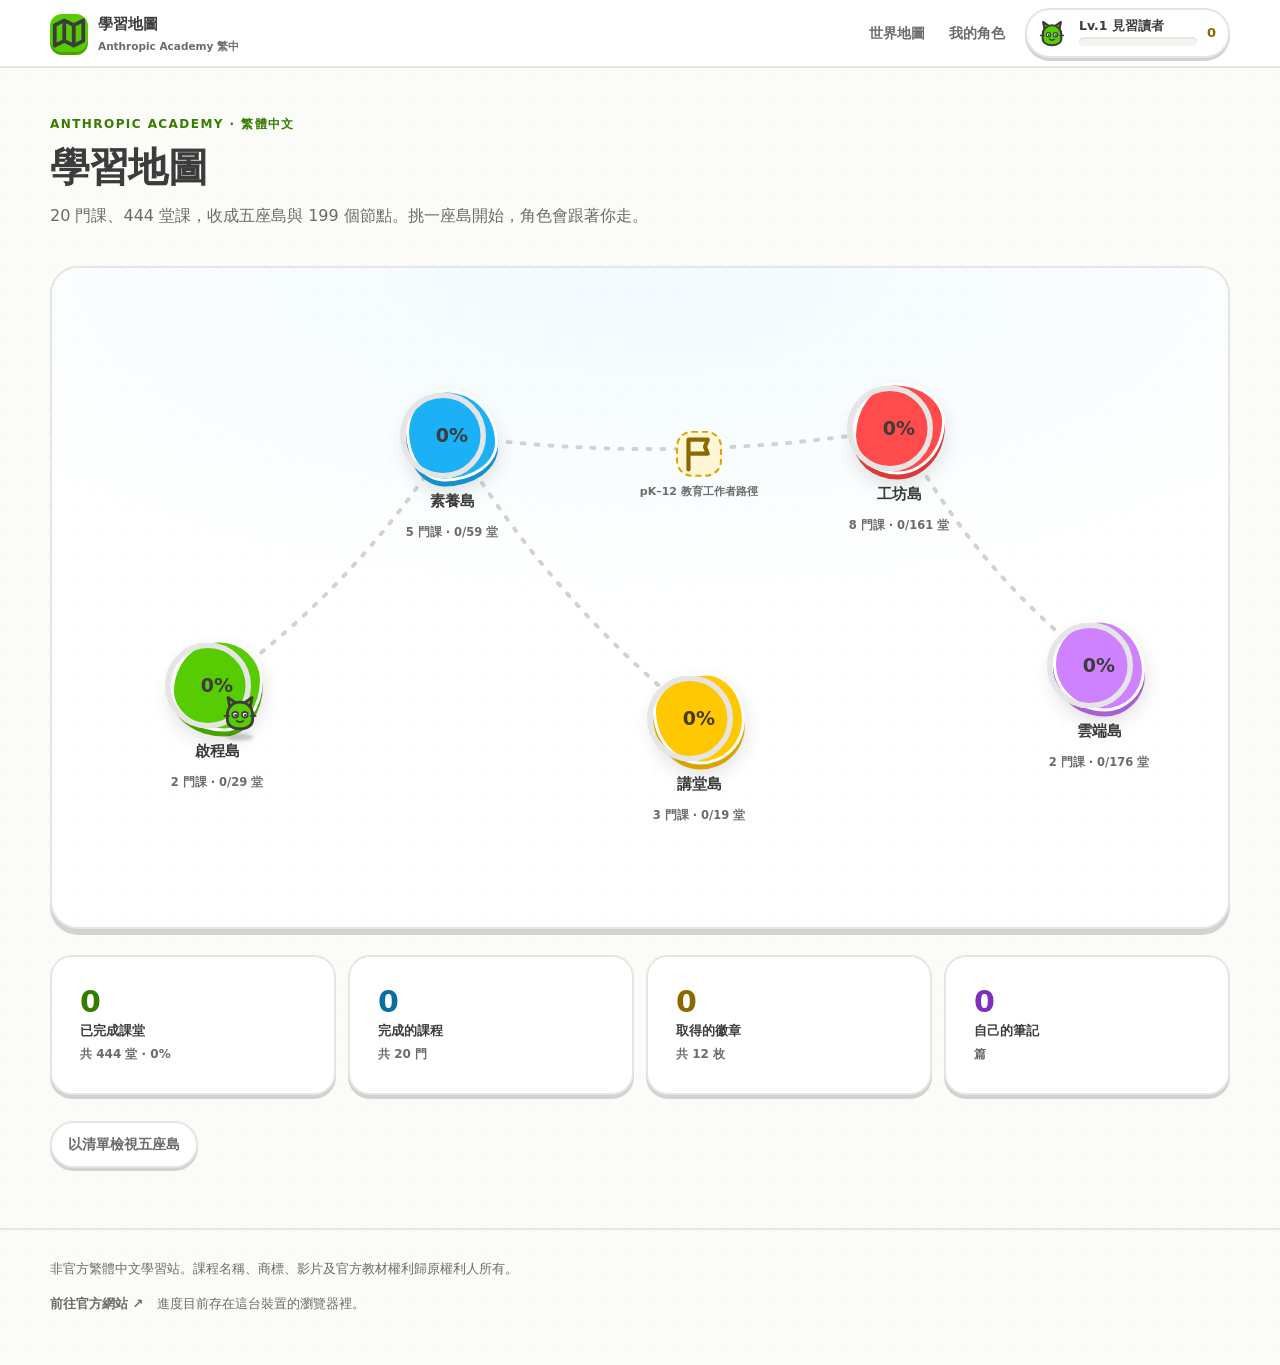
==== index.html @ 1c88b688 "Phase 1：遊戲化學習地圖（世界地圖 → 島嶼路徑 → 課堂卡片流） 把 Anthropic Academy 的 20 門課做成遊戲化的繁中學習系統。純靜態、 無建置流程、原生 ES module" ====
<!doctype html>
<html lang="zh-Hant">
<head>
  <meta charset="utf-8">
  <meta name="viewport" content="width=device-width, initial-scale=1">
  <title>學習地圖｜Anthropic Academy 繁中</title>
  <meta name="description" content="Anthropic Academy 全 20 門課的遊戲化繁體中文學習地圖：五座島、199 個節點，帶著自己的角色一路走完。">
  <link rel="icon" href="public/favicon.svg">
  <link rel="stylesheet" href="styles/tokens.css">
  <link rel="stylesheet" href="styles/base.css">
  <link rel="stylesheet" href="styles/ui.css">
  <link rel="stylesheet" href="styles/map.css">
</head>
<body>
  <a class="skip" href="#main">跳到主要內容</a>
  <header class="hud" id="hud"></header>

  <main id="main">
    <div class="wrap">
      <div class="page-head">
        <p class="eyebrow">Anthropic Academy · 繁體中文</p>
        <h1>學習地圖</h1>
        <p class="lead">20 門課、444 堂課，收成五座島與 199 個節點。挑一座島開始，角色會跟著你走。</p>
      </div>

      <!-- 繼續上一堂 -->
      <a class="card card--pad resume" id="resume" href="#" hidden></a>

      <!-- 世界地圖 -->
      <section aria-labelledby="world-h">
        <h2 id="world-h" class="sr-only">世界地圖</h2>
        <div id="world"></div>
        <p class="sr-only" id="world-help">五座島依建議順序排列：啟程島、素養島、講堂島、工坊島、雲端島。所有島隨時都可以進入。</p>
      </section>

      <!-- 進度總覽 -->
      <section class="stats" id="stats" aria-label="學習進度總覽"></section>

      <!-- 島嶼清單：地圖的無障礙替代版，也讓搜尋引擎讀得到 -->
      <details class="alt" id="alt">
        <summary>以清單檢視五座島</summary>
        <div id="alt-body"></div>
      </details>
    </div>
  </main>

  <footer class="foot" id="foot"></footer>

  <!-- 內容資料：classic script，掛 window 全域。
       刻意不載入 content/notes.js（401 KB）—— 地圖不需要逐課筆記內容，
       「哪些課有中文筆記」由 ACADEMY_VIDEO_ONLY 的補集就能判斷。 -->
  <script src="content/courses.js"></script>
  <script src="content/catalogs.js"></script>
  <script src="content/official.js"></script>
  <script src="content/route.js"></script>
  <script type="module" src="app/boot-index.js"></script>
</body>
</html>
---- styles/tokens.css ----
/*
 * styles/tokens.css — 設計變數
 *
 * 設計概念：「桌遊紙盒」。每個可互動的東西都是一顆實體遊戲棋子——
 * 有厚度、按下去會壓縮、放在一塊印刷過的紙板上。所以幾乎每個元件都有
 * 一個 --edge（底緣厚度）而不是傳統的柔和陰影。
 *
 * ⚠ 對比度規則（這組高彩度色最容易踩的坑）
 *   #58CC02 / #FFC800 / #1CB0F6 / #CE82FF 在白底上都遠低於 AA 的 4.5:1。
 *   → 彩色只用於「填色、邊框、進度條、圖示」
 *   → 文字一律用 --ink，彩底上的文字用白色
 *   → 真的需要彩色文字時，只能用下面 *-text 那一組（全部實測 ≥4.9:1）
 */

:root {
  color-scheme: light;

  /* ── 主色：填色用 ───────────────────────────────────────── */
  --green:        #58CC02;
  --green-edge:   #46A302;   /* 底緣：主色壓暗約 18% */
  --green-soft:   #E8FCD4;
  --green-text:   #367C00;   /* 5.2:1 on white */

  --blue:         #1CB0F6;
  --blue-edge:    #1490CC;
  --blue-soft:    #DDF4FF;
  --blue-text:    #0A6E9E;   /* 5.4:1 */

  --gold:         #FFC800;
  --gold-edge:    #D9A400;
  --gold-soft:    #FFF6D6;
  --gold-text:    #8A6A00;   /* 4.9:1 */

  --coral:        #FF4B4B;
  --coral-edge:   #D93B3B;
  --coral-soft:   #FFE6E6;
  --coral-text:   #D62828;   /* 5.0:1 */

  --purple:       #CE82FF;
  --purple-edge:  #A85FD6;
  --purple-soft:  #F5E9FF;
  --purple-text:  #7B2FBE;   /* 7.1:1 */

  /* ── 彩底上的前景色 ────────────────────────────────────────
     全站規則：**彩底上的文字與圖示一律用深色，不用白色。**
     白字在這組高彩度色上全部不合格（白 on #58CC02 只有 2.09:1），
     而深墨反而過關（--ink on #58CC02 = 5.1:1、on #1CB0F6 = 4.5:1）。
     只有下面兩個「刻意壓暗」的填色才配白字。 */
  --on-tint:      var(--ink);   /* 綠／藍底上的文字 */
  --on-gold:      #4A3800;      /* 金底上的文字，7.3:1 */
  --coral-btn:    #E03131;      /* 壓暗的珊瑚，配白字 4.6:1 */
  --purple-btn:   #9B4DD6;      /* 壓暗的紫，配白字 4.7:1 */

  /* ── 中性 ──────────────────────────────────────────────── */
  --ink:          #3C3C3C;   /* 11.0:1 — 所有正文 */
  --ink-soft:     #6B6B6B;   /* 5.1:1 — 次要文字，仍過 AA */
  /* 只用於裝飾與 disabled 控制項（WCAG 1.4.3 對停用元件有豁免）。
     絕對不要拿來畫承載資訊的文字或圖示——它在白底上只有約 2:1。
     承載資訊的次要文字一律用 --ink-soft。 */
  --ink-faint:    #AFAFAF;
  --line:         #E5E5E5;
  --line-edge:    #D2D2D2;
  --bg:           #FFFFFF;
  --bg-board:     #FBFBF8;   /* 紙板底，比純白暖一點 */
  --bg-sunk:      #F4F4F1;

  /* ── 形狀 ──────────────────────────────────────────────── */
  --r-sm:   10px;
  --r:      16px;
  --r-lg:   22px;
  --r-xl:   28px;
  --r-pill: 999px;

  --edge:      4px;   /* 標準底緣厚度 */
  --edge-thin: 3px;
  --edge-thick:6px;

  --bw: 2px;          /* 描邊寬度 */

  /* ── 尺寸 ──────────────────────────────────────────────── */
  --node:      56px;
  --node-sm:   48px;
  --avatar:    46px;
  --tap:       44px;  /* 最小觸控目標 */

  /* ── 動態 ──────────────────────────────────────────────── */
  --t-fast:   120ms;
  --t:        200ms;
  --t-slow:   380ms;
  --ease:     cubic-bezier(.2, .8, .3, 1);
  --ease-pop: cubic-bezier(.34, 1.56, .64, 1);   /* 帶一點 overshoot */

  /* ── 層級 ──────────────────────────────────────────────── */
  --z-board:  1;
  --z-node:   2;
  --z-avatar: 3;
  --z-hud:    20;
  --z-sheet:  40;
  --z-toast:  60;

  /* ── 字體 ──────────────────────────────────────────────
     CJK 網頁字體動輒好幾 MB，這個站堅持零外部請求，所以走系統堆疊。
     識別度靠字重、字距與數字處理，不靠字體本身。 */
  --font: "Noto Sans TC", "PingFang TC", "Microsoft JhengHei",
          "Hiragino Sans GB", system-ui, sans-serif;
  /* 數字是這個遊戲的語言（XP、等級、x/y），給它等寬與獨立字級 */
  --font-num: ui-rounded, "SF Pro Rounded", "Segoe UI Variable Display",
              var(--font);
}

/* 紙板底紋：內嵌 data-URI，約 190 bytes，不產生任何網路請求。
   一個 24px 的點陣，透明度極低——存在感要到「幾乎看不到」的程度。 */
:root {
  --grain: url("data:image/svg+xml,%3Csvg xmlns='http://www.w3.org/2000/svg' width='24' height='24'%3E%3Ccircle cx='2' cy='2' r='1' fill='%23000' opacity='.035'/%3E%3C/svg%3E");
}
---- styles/base.css ----
/* styles/base.css — 重置與基礎排版 */

*, *::before, *::after { box-sizing: border-box; }

[hidden] { display: none !important; }

html {
  -webkit-text-size-adjust: 100%;
  scroll-behavior: smooth;
}

body {
  margin: 0;
  min-height: 100dvh;
  color: var(--ink);
  background: var(--bg-board);
  background-image: var(--grain);
  font-family: var(--font);
  font-size: 16px;
  line-height: 1.7;
  /* 遊戲介面裡誤選文字很煩，但內容區必須可選 —— 見 .selectable */
  -webkit-tap-highlight-color: transparent;
}

/* 所有數字一律等寬，否則 XP 跳動時版面會抖 */
body { font-variant-numeric: tabular-nums; }

h1, h2, h3, h4 {
  margin: 0;
  font-weight: 900;
  line-height: 1.25;
  letter-spacing: -0.02em;
}
h1 { font-size: clamp(28px, 5vw, 40px); }
h2 { font-size: clamp(22px, 3.4vw, 28px); }
h3 { font-size: 18px; }

p { margin: 0; }

a { color: inherit; text-decoration: none; }

button { font: inherit; color: inherit; }

ol, ul { margin: 0; padding: 0; list-style: none; }

img, svg { display: block; max-width: 100%; }

textarea { font: inherit; }

/* 內容文字要能選取複製 */
.selectable { user-select: text; }

/* 螢幕閱讀器專用 */
.sr-only {
  position: absolute;
  width: 1px; height: 1px;
  margin: -1px; padding: 0;
  overflow: hidden;
  clip-path: inset(50%);
  white-space: nowrap;
  border: 0;
}

/* 鍵盤焦點：一定要看得見，而且要在彩色底上也看得見。
   用雙層 outline（深色內圈 + 白色外圈）確保任何背景都有對比。 */
:focus-visible {
  outline: 3px solid var(--ink);
  outline-offset: 2px;
  border-radius: var(--r-sm);
}
.on-color:focus-visible {
  outline-color: #fff;
  box-shadow: 0 0 0 6px rgba(0, 0, 0, .35);
}

/* 跳到主要內容 */
.skip {
  position: fixed;
  top: 8px; left: 8px;
  z-index: var(--z-toast);
  padding: 10px 16px;
  border-radius: var(--r-sm);
  background: var(--ink);
  color: #fff;
  font-weight: 800;
  transform: translateY(-200%);
}
.skip:focus { transform: none; }

/* ── 減少動態效果 ────────────────────────────────────────────
   一個區塊關掉全部動態。所有資訊都另有非動態的表達方式
   （走過的路段同時是實線且較粗、完成的節點有勾、建議節點有金色外圈），
   所以關掉動畫不會失去任何訊息。 */
@media (prefers-reduced-motion: reduce) {
  html { scroll-behavior: auto; }
  *, *::before, *::after {
    animation-duration: 0.001ms !important;
    animation-iteration-count: 1 !important;
    transition-duration: 0.001ms !important;
  }
}
---- styles/ui.css ----
/*
 * styles/ui.css — 元件
 *
 * 貫穿整個站的一個規則：可互動的東西有「底緣」（box-shadow: 0 Npx 0 深色），
 * 按下去時往下位移、底緣縮到 1px。這讓每個按鈕、節點、卡片都像一顆實體棋子。
 */

/* ═══ 按鈕 ═══════════════════════════════════════════════════ */
.btn {
  --bt: var(--green);
  --be: var(--green-edge);
  position: relative;
  display: inline-flex;
  align-items: center;
  justify-content: center;
  gap: 8px;
  min-height: var(--tap);
  padding: 12px 22px;
  border: 0;
  border-radius: var(--r);
  background: var(--bt);
  /* 深墨而非白字：白字在 #58CC02 / #1CB0F6 上都不到 AA 的 4.5:1（見 tokens.css）*/
  color: var(--on-tint);
  font-weight: 900;
  font-size: 15px;
  letter-spacing: .02em;
  cursor: pointer;
  box-shadow: 0 var(--edge) 0 var(--be);
  transition: transform var(--t-fast) var(--ease),
              box-shadow var(--t-fast) var(--ease),
              filter var(--t-fast) linear;
}
.btn:hover  { filter: brightness(1.07); }
.btn:active { transform: translateY(calc(var(--edge) - 1px)); box-shadow: 0 1px 0 var(--be); }
.btn[disabled] {
  --bt: var(--bg-sunk); --be: var(--line-edge);
  color: var(--ink-faint);
  cursor: not-allowed;
  filter: none;
}
.btn[disabled]:active { transform: none; box-shadow: 0 var(--edge) 0 var(--be); }

.btn--blue   { --bt: var(--blue);       --be: var(--blue-edge); }
.btn--gold   { --bt: var(--gold);       --be: var(--gold-edge);   color: var(--on-gold); }
/* 珊瑚與紫用壓暗版填色，這樣才配得上白字 */
.btn--coral  { --bt: var(--coral-btn);  --be: #B02525;  color: #fff; }
.btn--purple { --bt: var(--purple-btn); --be: #7B35B0;  color: #fff; }
.btn--ghost  {
  --bt: var(--bg); --be: var(--line-edge);
  color: var(--ink);
  border: var(--bw) solid var(--line);
  padding: 10px 20px;
}
.btn--lg  { padding: 16px 30px; font-size: 17px; --edge: var(--edge-thick); }
.btn--sm  { min-height: 36px; padding: 8px 14px; font-size: 13px; --edge: var(--edge-thin); }
.btn--block { width: 100%; }

/* ═══ 卡片 ═══════════════════════════════════════════════════ */
.card {
  border: var(--bw) solid var(--line);
  border-radius: var(--r-lg);
  background: var(--bg);
  box-shadow: 0 var(--edge) 0 var(--line-edge);
}
.card--pad { padding: clamp(18px, 3vw, 28px); }
.card--tint { border-color: currentColor; }

/* 可點的卡片：hover 抬起、active 壓下 */
a.card, button.card { display: block; text-align: left; cursor: pointer; width: 100%;
  transition: transform var(--t) var(--ease), box-shadow var(--t) var(--ease); }
a.card:hover, button.card:hover { transform: translateY(-2px); box-shadow: 0 6px 0 var(--line-edge); }
a.card:active, button.card:active { transform: translateY(2px); box-shadow: 0 1px 0 var(--line-edge); }

/* ═══ 藥丸標籤 ═══════════════════════════════════════════════ */
.pill {
  display: inline-flex;
  align-items: center;
  gap: 5px;
  padding: 4px 11px;
  border-radius: var(--r-pill);
  background: var(--bg-sunk);
  color: var(--ink-soft);
  font-size: 12px;
  font-weight: 800;
  white-space: nowrap;
}
.pill--green  { background: var(--green-soft);  color: var(--green-text); }
.pill--blue   { background: var(--blue-soft);   color: var(--blue-text); }
.pill--gold   { background: var(--gold-soft);   color: var(--gold-text); }
.pill--coral  { background: var(--coral-soft);  color: var(--coral-text); }
.pill--purple { background: var(--purple-soft); color: var(--purple-text); }

/* ═══ HUD（每頁頂端的狀態列）══════════════════════════════════ */
.hud {
  position: sticky;
  top: 0;
  z-index: var(--z-hud);
  border-bottom: var(--bw) solid var(--line);
  background: rgba(255, 255, 255, .93);
  backdrop-filter: blur(12px);
}
.hud-in {
  width: min(1180px, 100% - 32px);
  margin-inline: auto;
  min-height: 66px;
  display: flex;
  align-items: center;
  gap: 16px;
}
.hud-brand { display: inline-flex; align-items: center; gap: 10px; font-weight: 900; }
.hud-brand .logo {
  width: 38px; height: 38px;
  display: grid; place-items: center;
  border-radius: 12px;
  background: var(--green);
  box-shadow: 0 var(--edge-thin) 0 var(--green-edge);
  color: var(--on-tint);
}
.hud-brand b { font-size: 15px; letter-spacing: -.01em; }
.hud-brand small { display: block; color: var(--ink-soft); font-size: 10.5px; font-weight: 700; }
.hud-spacer { flex: 1 1 auto; }

.hud-stat { display: inline-flex; align-items: center; gap: 7px; font-weight: 900; font-size: 14px; }
.hud-stat .ico { width: 20px; height: 20px; }
.hud-stat--xp   { color: var(--gold-text); }
.hud-stat--lv   { color: var(--purple-text); }

.hud a.hud-link { color: var(--ink-soft); font-size: 13.5px; font-weight: 800; padding: 8px 4px; }
.hud a.hud-link:hover { color: var(--green-text); }

/* 我的角色（HUD 右側）*/
.hud-me {
  display: inline-flex;
  align-items: center;
  gap: 10px;
  padding: 6px 12px 6px 8px;
  border: var(--bw) solid var(--line);
  border-radius: var(--r-pill);
  background: var(--bg);
  box-shadow: 0 var(--edge-thin) 0 var(--line-edge);
  transition: transform var(--t) var(--ease), box-shadow var(--t) var(--ease);
}
.hud-me:hover  { transform: translateY(-2px); box-shadow: 0 5px 0 var(--line-edge); }
.hud-me:active { transform: translateY(2px); box-shadow: 0 1px 0 var(--line-edge); }
.hud-me-av { width: 34px; height: 34px; flex: 0 0 auto; }
.hud-me-txt { display: grid; gap: 4px; min-width: 118px; }
.hud-me-txt b { font-size: 12.5px; font-weight: 900; line-height: 1; }
.hud-me-txt .xpbar { height: 9px; }
.hud-me-xp {
  font-family: var(--font-num);
  font-size: 13px;
  font-weight: 900;
  color: var(--gold-text);
}

@media (max-width: 760px) {
  .hud-brand small { display: none; }
  .hud a.hud-link { display: none; }
  .hud-in { gap: 10px; }
  .hud-me-txt { min-width: 0; }
  .hud-me-txt .xpbar { display: none; }
  .hud-me-xp { display: none; }
}

/* ═══ XP 進度條 ══════════════════════════════════════════════ */
.xpbar {
  position: relative;
  height: 14px;
  border-radius: var(--r-pill);
  background: var(--bg-sunk);
  box-shadow: inset 0 2px 0 rgba(0, 0, 0, .06);
  overflow: hidden;
}
.xpbar > i {
  display: block;
  height: 100%;
  width: var(--pct, 0%);
  border-radius: var(--r-pill);
  background: linear-gradient(180deg, #FFD84D, var(--gold));
  transition: width var(--t-slow) var(--ease);
}
/* 條上的高光，讓它看起來是有厚度的塑膠 */
.xpbar > i::after {
  content: '';
  position: absolute;
  inset: 2px auto auto 3px;
  height: 3px; width: calc(var(--pct, 0%) - 8px);
  border-radius: var(--r-pill);
  background: rgba(255, 255, 255, .55);
}

/* ═══ 進度環（SVG，由 JS 設定 --dash）═════════════════════════ */
.ring { display: block; transform: rotate(-90deg); }
.ring circle { fill: none; stroke-linecap: round; }
.ring .trk { stroke: var(--line); }
.ring .val { stroke: currentColor; transition: stroke-dashoffset var(--t-slow) var(--ease); }

/* ═══ 徽章貼紙 ═══════════════════════════════════════════════
   刻意做成貼紙：白色外圈、輕微旋轉、投影。已解鎖的才有顏色。 */
.sticker {
  position: relative;
  width: 78px;
  display: grid;
  justify-items: center;
  gap: 6px;
  text-align: center;
}
.sticker .disc {
  width: 62px; height: 62px;
  display: grid; place-items: center;
  border-radius: 18px;
  border: 3px solid #fff;
  background: var(--gold);
  color: var(--on-gold);
  box-shadow: 0 3px 0 var(--gold-edge), 0 6px 12px rgba(0, 0, 0, .13);
  transform: rotate(-3deg);
  transition: transform var(--t) var(--ease-pop);
}
.sticker:nth-child(even) .disc { transform: rotate(3deg); }
.sticker:hover .disc { transform: rotate(0) scale(1.06); }
.sticker b { font-size: 11.5px; font-weight: 900; line-height: 1.3; }
.sticker[data-locked="1"] .disc {
  background: var(--bg-sunk);
  color: var(--ink-soft);
  box-shadow: 0 3px 0 var(--line-edge);
}
.sticker[data-locked="1"] b { color: var(--ink-soft); }

/* ═══ Toast（+XP、升等、解鎖）═════════════════════════════════ */
.toasts {
  position: fixed;
  left: 50%; bottom: 24px;
  z-index: var(--z-toast);
  display: grid;
  gap: 8px;
  justify-items: center;
  transform: translateX(-50%);
  pointer-events: none;
}
.toast {
  display: inline-flex;
  align-items: center;
  gap: 9px;
  padding: 12px 20px;
  border-radius: var(--r-pill);
  background: var(--ink);
  color: #fff;
  font-weight: 900;
  font-size: 14.5px;
  box-shadow: 0 6px 20px rgba(0, 0, 0, .28);
  animation: toast-in var(--t-slow) var(--ease-pop) both;
}
.toast--xp    { background: var(--gold);       color: var(--on-gold); }
.toast--level { background: var(--purple-btn); color: #fff; }
.toast--badge { background: var(--blue);       color: var(--on-tint); }
@keyframes toast-in {
  from { opacity: 0; transform: translateY(14px) scale(.94); }
  to   { opacity: 1; transform: none; }
}
.toast.out { animation: toast-out var(--t) var(--ease) both; }
@keyframes toast-out { to { opacity: 0; transform: translateY(-8px); } }

/* ═══ 頁面外框 ═══════════════════════════════════════════════ */
.wrap { width: min(1180px, 100% - 32px); margin-inline: auto; }
.wrap--narrow { width: min(760px, 100% - 32px); }
.stack { display: grid; gap: 16px; }
.stack--lg { gap: 26px; }
.row { display: flex; align-items: center; gap: 10px; flex-wrap: wrap; }

.page-head { padding: clamp(26px, 5vw, 46px) 0 clamp(18px, 3vw, 26px); }
.page-head .eyebrow {
  color: var(--green-text);
  font-size: 12px;
  font-weight: 900;
  letter-spacing: .12em;
  text-transform: uppercase;
  margin-bottom: 8px;
}
.page-head .lead { margin-top: 10px; color: var(--ink-soft); font-size: 16px; }

.crumb {
  display: inline-flex; align-items: center; gap: 6px;
  color: var(--ink-soft); font-size: 13px; font-weight: 800;
  padding: 6px 0;
}
.crumb:hover { color: var(--green-text); }

footer.foot {
  margin-top: 60px;
  padding: 28px 0 44px;
  border-top: var(--bw) solid var(--line);
  color: var(--ink-soft);
  font-size: 12.5px;
}

/* ═══ 課堂卡片流 ═════════════════════════════════════════════ */
.flow { display: grid; gap: 18px; }

/* 分段進度：一格一張卡 */
.steps { display: flex; gap: 5px; }
.steps > i {
  flex: 1 1 0;
  height: 9px;
  border-radius: var(--r-pill);
  background: var(--bg-sunk);
  box-shadow: inset 0 1px 0 rgba(0, 0, 0, .06);
  transition: background var(--t) var(--ease);
}
.steps > i[data-on="1"]  { background: var(--green); }
.steps > i[data-now="1"] { background: var(--gold); }

.flow-meta { display: flex; align-items: baseline; justify-content: space-between; gap: 12px; }
.flow-meta .kind { color: var(--blue-text); font-size: 12.5px; font-weight: 900; letter-spacing: .06em; }
.flow-meta .count { color: var(--ink-soft); font-size: 13px; font-weight: 800; }

/* 卡面 */
.face {
  min-height: 320px;
  display: grid;
  align-content: start;
  gap: 14px;
  padding: clamp(22px, 4vw, 36px);
  border: var(--bw) solid var(--line);
  border-radius: var(--r-xl);
  background: var(--bg);
  box-shadow: 0 var(--edge-thick) 0 var(--line-edge);
}
.face h2 { font-size: clamp(21px, 3.2vw, 27px); }
.face p  { color: var(--ink); font-size: clamp(15px, 2vw, 16.5px); line-height: 1.85; }
.face.in { animation: face-in var(--t-slow) var(--ease) both; }
@keyframes face-in {
  from { opacity: 0; transform: translateX(var(--from, 16px)); }
  to   { opacity: 1; transform: none; }
}

/* 卡面裡的有序流程 */
.flowlist { display: grid; gap: 10px; counter-reset: fl; }
.flowlist li {
  position: relative;
  padding: 13px 16px 13px 50px;
  border: var(--bw) solid var(--line);
  border-radius: var(--r);
  background: var(--bg-board);
  font-size: 15px;
}
.flowlist li::before {
  counter-increment: fl;
  content: counter(fl);
  position: absolute;
  left: 13px; top: 12px;
  width: 25px; height: 25px;
  display: grid; place-items: center;
  border-radius: 50%;
  background: var(--blue);
  color: var(--on-tint);
  font-family: var(--font-num);
  font-size: 12.5px;
  font-weight: 900;
}

/* 誤區清單 */
.warnlist { display: grid; gap: 10px; }
.warnlist li {
  position: relative;
  padding: 13px 16px 13px 46px;
  border: var(--bw) solid var(--coral-soft);
  border-radius: var(--r);
  background: var(--coral-soft);
  color: #6B2222;
  font-size: 15px;
}
.warnlist li::before {
  content: '!';
  position: absolute;
  left: 14px; top: 12px;
  width: 22px; height: 22px;
  display: grid; place-items: center;
  border-radius: 50%;
  background: var(--coral-btn);
  color: #fff;
  font-weight: 900;
  font-size: 13px;
}

/* 例子卡：換底色，讓「這是具體例子」一眼就看得出來 */
.face--example { background: var(--blue-soft); border-color: #BCE7FB; }
.face--example p { color: #14435C; }

.flow-nav { display: flex; align-items: center; justify-content: space-between; gap: 12px; }

/* ═══ 課堂頁零件 ═════════════════════════════════════════════ */
.crumb-sep { color: var(--ink-soft); font-weight: 900; }
.lesson-en { margin-top: 8px; color: var(--blue-text); font-size: 14px; font-weight: 800; }
.lesson-meta { margin-top: 8px; color: var(--ink-soft); font-size: 12.5px; font-weight: 800; }

.done-strip {
  display: flex;
  align-items: center;
  gap: 10px;
  margin: 18px 0 0;
  padding: 13px 16px;
  border: var(--bw) solid var(--green);
  border-radius: var(--r);
  background: var(--green-soft);
  color: var(--green-text);
  font-size: 14px;
  font-weight: 900;
}
.done-strip > button { margin-left: auto; }

.selfreport { display: grid; gap: 10px; justify-items: start; margin-top: 20px; }

.official-row {
  display: flex;
  align-items: center;
  gap: 14px;
  flex-wrap: wrap;
  margin-top: 18px;
}
.official-note { color: var(--ink-soft); font-size: 12px; font-weight: 700; }

.pager { display: grid; grid-template-columns: 1fr 1fr; gap: 12px; margin-top: 22px; }
.pg {
  min-height: 84px;
  display: flex;
  flex-direction: column;
  justify-content: center;
  gap: 4px;
  padding: 15px 18px;
  border: var(--bw) solid var(--line);
  border-radius: var(--r);
  background: var(--bg);
  box-shadow: 0 var(--edge-thin) 0 var(--line-edge);
}
a.pg:hover { border-color: var(--green); background: var(--green-soft); }
a.pg:active { transform: translateY(2px); box-shadow: 0 1px 0 var(--line-edge); }
.pg-dir { color: var(--ink-soft); font-size: 11.5px; font-weight: 900; }
.pg b { font-size: 14.5px; line-height: 1.35; }
.pg-next { text-align: right; align-items: flex-end; }
.pg-empty { visibility: hidden; }
@media (max-width: 650px) {
  .pager { grid-template-columns: 1fr; }
  .pg-next { text-align: left; align-items: flex-start; }
  .pg-empty { display: none; }
}

/* ═══ 我的筆記 ═══════════════════════════════════════════════ */
.note { display: grid; gap: 10px; }
.note-head { display: flex; align-items: center; justify-content: space-between; gap: 10px; }
.note-head h3 { font-size: 16px; }
.note textarea {
  width: 100%;
  min-height: 130px;
  padding: 14px 16px;
  border: var(--bw) solid var(--line);
  border-radius: var(--r);
  background: var(--bg);
  color: var(--ink);
  font-size: 15px;
  line-height: 1.8;
  resize: vertical;
  outline: none;
}
.note textarea:focus { border-color: var(--blue); box-shadow: 0 0 0 4px var(--blue-soft); }
.note-status { color: var(--ink-soft); font-size: 12.5px; font-weight: 800; min-height: 18px; }
.note-status[data-state="saved"]  { color: var(--green-text); }
.note-status[data-state="typing"] { color: var(--ink-soft); }

/* ═══ 繼續上一堂 ═════════════════════════════════════════════ */
.resume { display: block; margin-bottom: 18px; border-color: var(--gold); box-shadow: 0 var(--edge) 0 var(--gold-edge); }
.resume:hover { box-shadow: 0 6px 0 var(--gold-edge); }
.resume:active { box-shadow: 0 1px 0 var(--gold-edge); }
.resume-in { display: flex; align-items: center; justify-content: space-between; gap: 16px; }
.resume-sub { display: block; margin-top: 4px; color: var(--ink-soft); font-size: 13px; font-weight: 800; }
.resume-go {
  flex: 0 0 auto;
  width: 44px; height: 44px;
  display: grid; place-items: center;
  border-radius: 50%;
  background: var(--gold);
  color: #4A3800;
  box-shadow: 0 var(--edge-thin) 0 var(--gold-edge);
}

.island-meta { color: var(--ink-soft); font-size: 13.5px; font-weight: 800; }

/* 建議下一步落在別座島時的指路 */
.elsewhere {
  display: flex;
  align-items: center;
  gap: 7px;
  flex-wrap: wrap;
  margin: 14px 0 0;
  padding: 11px 15px;
  border: var(--bw) solid var(--gold);
  border-radius: var(--r);
  background: var(--gold-soft);
  color: var(--gold-text);
  font-size: 13.5px;
  font-weight: 800;
}
.elsewhere svg { flex: 0 0 auto; }
.elsewhere-link { text-decoration: underline; text-underline-offset: 2px; font-weight: 900; }

/* 影片課說明：這段文案是承重結構，不是裝飾 */
.notice-video {
  display: flex;
  align-items: flex-start;
  gap: 10px;
  margin: 0 0 8px;
  padding: 13px 16px;
  border: var(--bw) dashed var(--line-edge);
  border-radius: var(--r);
  background: var(--bg);
  color: var(--ink-soft);
  font-size: 13px;
  font-weight: 800;
}
.notice-video svg { flex: 0 0 auto; margin-top: 2px; color: var(--ink-faint); }

/* ═══ 進度磚 ═════════════════════════════════════════════════ */
.stats { margin: 26px 0 8px; }
.tiles { display: grid; grid-template-columns: repeat(4, minmax(0, 1fr)); gap: 12px; }
.tile { display: grid; gap: 2px; }
.tile-v { font-family: var(--font-num); font-size: 30px; font-weight: 900; line-height: 1.1; }
.tile-v--green  { color: var(--green-text); }
.tile-v--blue   { color: var(--blue-text); }
.tile-v--gold   { color: var(--gold-text); }
.tile-v--purple { color: var(--purple-text); }
.tile-l { font-size: 13px; font-weight: 900; }
.tile-s { color: var(--ink-soft); font-size: 12px; font-weight: 800; }
@media (max-width: 760px) { .tiles { grid-template-columns: repeat(2, minmax(0, 1fr)); } }

/* ═══ 清單替代檢視 ═══════════════════════════════════════════ */
.alt { margin-top: 26px; }
.alt > summary {
  display: inline-flex; align-items: center; gap: 8px;
  padding: 10px 16px;
  border: var(--bw) solid var(--line);
  border-radius: var(--r-pill);
  background: var(--bg);
  box-shadow: 0 var(--edge-thin) 0 var(--line-edge);
  color: var(--ink-soft);
  font-size: 13.5px; font-weight: 900;
  cursor: pointer;
}
.alt > summary:hover { color: var(--ink); }
.alt-list { display: grid; gap: 8px; margin-top: 14px; }
.alt-row {
  display: grid;
  grid-template-columns: 34px minmax(0, 1fr) auto;
  align-items: center;
  gap: 12px;
  padding: 14px 16px;
  border: var(--bw) solid var(--line);
  border-radius: var(--r);
  background: var(--bg);
}
.alt-row:hover { border-color: var(--green); background: var(--green-soft); }
.alt-n { font-family: var(--font-num); color: var(--ink-soft); font-weight: 900; }
.alt-sub { display: block; margin-top: 2px; color: var(--ink-soft); font-size: 12.5px; }
.alt-pct { font-family: var(--font-num); font-weight: 900; color: var(--green-text); }

/* ═══ 空狀態 / 錯誤 ═════════════════════════════════════════ */
.blank {
  display: grid;
  gap: 14px;
  justify-items: center;
  padding: 60px 24px;
  border: var(--bw) dashed var(--line-edge);
  border-radius: var(--r-lg);
  color: var(--ink-soft);
  text-align: center;
}

/* ═══ 底部抽屉（換角色）═════════════════════════════════════ */
.sheet {
  position: fixed;
  inset: 0;
  z-index: var(--z-sheet);
  display: grid;
  place-items: end center;
  background: rgba(0, 0, 0, .38);
}
.sheet[hidden] { display: none; }
.sheet-body {
  width: min(560px, 100%);
  max-height: 86dvh;
  overflow: auto;
  padding: 22px clamp(18px, 4vw, 28px) 28px;
  border-radius: var(--r-xl) var(--r-xl) 0 0;
  background: var(--bg);
  animation: sheet-up var(--t-slow) var(--ease) both;
}
@keyframes sheet-up { from { transform: translateY(30px); } to { transform: none; } }
.sheet-grip {
  width: 44px; height: 5px;
  margin: 0 auto 16px;
  border-radius: var(--r-pill);
  background: var(--line-edge);
}
.picks { display: grid; grid-template-columns: repeat(auto-fill, minmax(84px, 1fr)); gap: 10px; }
.pick {
  display: grid;
  justify-items: center;
  gap: 6px;
  padding: 12px 6px;
  border: var(--bw) solid var(--line);
  border-radius: var(--r);
  background: var(--bg);
  box-shadow: 0 var(--edge-thin) 0 var(--line-edge);
  cursor: pointer;
  font-size: 12px;
  font-weight: 800;
}
.pick[aria-pressed="true"] {
  border-color: var(--green);
  background: var(--green-soft);
  box-shadow: 0 var(--edge-thin) 0 var(--green-edge);
}
.pick[disabled] { opacity: .45; cursor: not-allowed; }
.pick:active:not([disabled]) { transform: translateY(2px); box-shadow: 0 1px 0 var(--line-edge); }
.pick-av { width: 42px; height: 42px; }
.pick-none { width: 42px; height: 42px; display: grid; place-items: center; color: var(--ink-soft); font-size: 18px; }
.pick-need { color: var(--ink-soft); font-size: 10px; font-weight: 800; }
.swatch {
  width: 34px; height: 34px;
  border: var(--bw) solid #fff;
  border-radius: 50%;
  box-shadow: 0 2px 0 rgba(0, 0, 0, .16);
}

/* ═══ 章節頁（純影片課）═══════════════════════════════════════ */
.chapter-head { display: flex; align-items: center; gap: 12px; margin: 18px 0 12px; flex-wrap: wrap; }
.chapter-head > button { margin-left: auto; }
.chapter-list { display: grid; gap: 8px; }
.chapter-row {
  display: grid;
  grid-template-columns: auto minmax(0, 1fr) auto;
  align-items: center;
  gap: 12px;
  padding: 12px 14px;
  border: var(--bw) solid var(--line);
  border-radius: var(--r);
  background: var(--bg);
}
.chapter-row[data-done="1"] { border-color: var(--green); background: var(--green-soft); }
.chk {
  width: 30px; height: 30px;
  display: grid; place-items: center;
  border: var(--bw) solid var(--line-edge);
  border-radius: 9px;
  background: var(--bg);
  color: var(--green-text);
  cursor: pointer;
}
.chapter-row[data-done="1"] .chk { border-color: var(--green); }
.chk:active { transform: translateY(1px); }
.chapter-txt b { display: block; font-size: 14.5px; line-height: 1.4; }
.chapter-txt small { display: block; margin-top: 1px; color: var(--ink-soft); font-size: 11.5px; }

/* ═══ 我的角色頁 ═════════════════════════════════════════════ */
.block { margin-top: 40px; }
.block > h2 { margin-bottom: 6px; }
.block-sub { margin-bottom: 14px; color: var(--ink-soft); font-size: 13.5px; font-weight: 800; }

.hero { display: grid; grid-template-columns: auto minmax(0, 1fr); gap: 24px; align-items: center; }
.hero-av { width: 120px; height: 120px; }
.hero-txt { display: grid; gap: 8px; justify-items: start; }
.hero-xp { font-family: var(--font-num); font-size: 22px; font-weight: 900; color: var(--gold-text); }
.hero-next { color: var(--ink-soft); font-size: 13px; font-weight: 800; }
.hero-nums {
  grid-column: 1 / -1;
  display: grid;
  grid-template-columns: repeat(4, minmax(0, 1fr));
  gap: 12px;
  padding-top: 20px;
  border-top: var(--bw) solid var(--line);
}
.hero-num { display: grid; gap: 2px; }
.hero-num b { font-family: var(--font-num); font-size: 19px; font-weight: 900; }
.hero-num span { color: var(--ink-soft); font-size: 12px; font-weight: 800; }
@media (max-width: 760px) {
  .hero { grid-template-columns: 1fr; justify-items: center; text-align: center; }
  .hero-txt { justify-items: center; }
  .hero-nums { grid-template-columns: repeat(2, minmax(0, 1fr)); }
}

.gear-group { margin-bottom: 22px; }
.gear-group h3 { margin-bottom: 10px; font-size: 15px; }
.gear-hint { margin-bottom: 10px; color: var(--ink-soft); font-size: 12.5px; }

.badge-wall {
  display: grid;
  grid-template-columns: repeat(auto-fill, minmax(84px, 1fr));
  gap: 16px 8px;
  margin-bottom: 24px;
}
.sticker-xp { color: var(--gold-text); font-family: var(--font-num); font-size: 11px; font-weight: 900; }
.sticker[data-locked="1"] .sticker-xp { color: var(--ink-soft); }

.badge-legend { display: grid; gap: 6px; }
.badge-legend li {
  display: grid;
  grid-template-columns: minmax(0, 148px) minmax(0, 1fr);
  gap: 12px;
  padding: 9px 12px;
  border-radius: var(--r-sm);
  font-size: 13px;
}
.badge-legend li[data-got="1"] { background: var(--green-soft); }
.badge-legend li[data-got="0"] { color: var(--ink-soft); }
.badge-legend b { font-weight: 900; }
@media (max-width: 650px) { .badge-legend li { grid-template-columns: 1fr; gap: 2px; } }

.note-list { display: grid; gap: 10px; }
.note-row-in {
  display: block;
  padding: 15px 17px;
  border: var(--bw) solid var(--line);
  border-radius: var(--r);
  background: var(--bg);
  box-shadow: 0 var(--edge-thin) 0 var(--line-edge);
}
a.note-row-in:hover { border-color: var(--blue); background: var(--blue-soft); }
.note-row-head { display: flex; align-items: baseline; justify-content: space-between; gap: 12px; }
.note-row-head b { font-size: 15px; }
.note-row-when { color: var(--ink-soft); font-size: 11.5px; font-weight: 800; }
.note-row-sub { display: block; margin-top: 2px; color: var(--ink-soft); font-size: 12px; font-weight: 800; }
.note-row-body {
  margin-top: 8px;
  color: var(--ink);
  font-size: 13.5px;
  line-height: 1.75;
  white-space: pre-wrap;
  display: -webkit-box;
  -webkit-line-clamp: 4;
  -webkit-box-orient: vertical;
  overflow: hidden;
}
---- styles/map.css ----
/*
 * styles/map.css — 世界地圖與島嶼路徑
 *
 * 兩層結構：SVG 只畫路（裝飾、aria-hidden、pointer-events:none），
 * HTML 畫節點（真正的 <a>，可 Tab、可讀屏）。
 * 節點位置由 JS 以 px 寫進 --x / --y。
 */

/* ═══ 共用棋盤 ═══════════════════════════════════════════════ */
.board {
  position: relative;
  margin: 8px 0 20px;
}
.board-road {
  position: absolute;
  inset: 0;
  width: 100%; height: 100%;
  overflow: visible;
  pointer-events: none;
}
.board-road path { fill: none; stroke-linecap: round; }
/* 路是雙描邊的：底下一條粗的當「路基」，上面一條細的當「路面」 */
.board-road .bed  { stroke: var(--line); stroke-width: 11; }
.board-road .top  { stroke: var(--line-edge); stroke-width: 5; stroke-dasharray: 11 10; }
.board-road .top[data-walked="1"] { stroke: var(--green); stroke-dasharray: none; }
/* 影片路線：點狀，是「這段路不在本站走」的視覺訊號 */
.board-road .top[data-video="1"] { stroke-dasharray: 2 9; stroke-width: 5; }

.board-nodes { position: relative; z-index: var(--z-node); }
.board-nodes > li {
  position: absolute;
  left: var(--x); top: var(--y);
  transform: translateX(-50%);
}

/* ═══ 節點（一顆棋子）════════════════════════════════════════ */
.node {
  display: grid;
  justify-items: center;
  gap: 7px;
  width: 132px;
  cursor: pointer;
}
.node-disc {
  position: relative;
  width: var(--node); height: var(--node);
  display: grid; place-items: center;
  border: 3px solid #fff;
  border-radius: 50%;
  background: var(--bg-sunk);
  color: var(--ink-soft);
  font-family: var(--font-num);
  font-size: 15px;
  font-weight: 900;
  box-shadow: 0 var(--edge) 0 var(--line-edge), 0 5px 10px rgba(0, 0, 0, .08);
  transition: transform var(--t) var(--ease-pop), box-shadow var(--t) var(--ease);
}
.node:hover  .node-disc { transform: translateY(-3px); }
.node:active .node-disc { transform: translateY(3px); box-shadow: 0 1px 0 var(--line-edge); }

.node-label {
  max-width: 128px;
  color: var(--ink-soft);
  font-size: 11.5px;
  font-weight: 800;
  line-height: 1.35;
  text-align: center;
  display: -webkit-box;
  -webkit-line-clamp: 2;
  -webkit-box-orient: vertical;
  overflow: hidden;
}

.node-label small {
  display: block;
  margin-top: 2px;
  color: var(--ink-soft);
  font-size: 10.5px;
  font-weight: 800;
}

/* 章節節點（影片課用）：圓角方形，形狀本身就是「這是一個章節不是一堂課」的訊號 */
.node[data-kind="section"] .node-disc { border-radius: 17px; }

/* ── 狀態 ── */
.node[data-state="done"] .node-disc {
  background: var(--green);
  color: var(--on-tint);
  box-shadow: 0 var(--edge) 0 var(--green-edge), 0 5px 10px rgba(70, 163, 2, .22);
}
/* 影片課的完成是自我回報，用空心勾而不是實心勾——本站無法驗證，不假裝驗證了 */
.node[data-state="done"][data-kind="section"] .node-disc {
  background: var(--bg);
  color: var(--green-text);
  border-color: var(--green);
  box-shadow: 0 var(--edge) 0 var(--green-edge);
}
.node[data-state="done"] .node-label { color: var(--ink); }

.node[data-state="now"] .node-disc {
  background: var(--bg);
  color: var(--gold-text);
  box-shadow: 0 0 0 4px var(--gold), 0 var(--edge) 0 var(--gold-edge), 0 6px 14px rgba(217, 164, 0, .3);
  animation: node-pulse 2.6s var(--ease) infinite;
}
.node[data-state="now"] .node-label { color: var(--ink); font-weight: 900; }
@keyframes node-pulse {
  0%, 100% { box-shadow: 0 0 0 4px var(--gold), 0 var(--edge) 0 var(--gold-edge), 0 6px 14px rgba(217, 164, 0, .30); }
  50%      { box-shadow: 0 0 0 8px var(--gold-soft), 0 var(--edge) 0 var(--gold-edge), 0 6px 14px rgba(217, 164, 0, .18); }
}

.node[data-state="ahead"] .node-disc { opacity: .55; }
.node[data-state="ahead"] .node-label { color: var(--ink-soft); }

/* 節點上的小圖示 */
.node-disc svg { width: 26px; height: 26px; }

/* 跳關提示（點了「尚早」的節點才出現）*/
.hint {
  position: absolute;
  left: 50%; top: calc(var(--node) + 6px);
  z-index: var(--z-hud);
  width: 232px;
  padding: 14px;
  border: var(--bw) solid var(--gold);
  border-radius: var(--r);
  background: var(--bg);
  box-shadow: 0 var(--edge) 0 var(--gold-edge), 0 10px 24px rgba(0, 0, 0, .16);
  transform: translateX(-50%);
  text-align: left;
}
.hint p { font-size: 13px; margin-bottom: 10px; }
.hint .row { gap: 8px; }

/* ═══ 路段標題（課程名）══════════════════════════════════════ */
.board-bands { position: relative; z-index: var(--z-node); }
.band {
  position: absolute;
  left: 0; top: var(--y);
  width: 100%;
  display: flex;
  align-items: center;
  gap: 12px;
}
.band::before, .band::after {
  content: '';
  flex: 1 1 auto;
  height: var(--bw);
  background: var(--line);
  border-radius: var(--r-pill);
}
.band-chip {
  flex: 0 0 auto;
  max-width: min(74%, 460px);
  display: inline-flex;
  align-items: center;
  gap: 9px;
  padding: 9px 18px;
  border: var(--bw) solid var(--line);
  border-radius: var(--r-pill);
  background: var(--bg);
  box-shadow: 0 var(--edge-thin) 0 var(--line-edge);
  font-size: 13.5px;
  font-weight: 900;
}
.band-chip .n {
  font-family: var(--font-num);
  color: var(--ink-soft);
  font-size: 12px;
}
.band-chip .band-count { color: var(--ink-soft); font-size: 12px; font-weight: 800; }
.band[data-done="1"] .band-chip { border-color: var(--green); background: var(--green-soft); box-shadow: 0 var(--edge-thin) 0 var(--green-edge); }
.band[data-video="1"] .band-chip { border-style: dashed; }

/* ═══ 腳色棋子 ═══════════════════════════════════════════════ */
.token {
  position: absolute;
  left: var(--x); top: var(--y);
  z-index: var(--z-avatar);
  width: var(--avatar); height: var(--avatar);
  /* 站在節點「上面」而不是蓋住它 */
  transform: translate(-50%, -86%);
  pointer-events: none;
  transition: left var(--t-slow) var(--ease), top var(--t-slow) var(--ease);
}
.token svg { width: 100%; height: 100%; overflow: visible; }
.token-bob { animation: bob 3.2s ease-in-out infinite; }
@keyframes bob { 0%, 100% { transform: translateY(0); } 50% { transform: translateY(-3px); } }
/* 投影：讓棋子看起來真的站在紙板上 */
.token::after {
  content: '';
  position: absolute;
  left: 50%; bottom: -5px;
  width: 26px; height: 7px;
  border-radius: 50%;
  background: rgba(0, 0, 0, .18);
  filter: blur(1.5px);
  transform: translateX(-50%);
}

/* ═══ 世界地圖 ═══════════════════════════════════════════════
   島的位置寫在 CSS（用 nth-child），因為只有 5 座、需要美術手感。
   JS 讀 offsetLeft/Top 來畫連接路線，所以兩種版面共用同一段 JS。 */
.world {
  position: relative;
  /* width/max-width 是必要的：aspect-ratio 搭配 min-height 時，瀏覽器會反推出寬度
     （min-height 620 × 3/4.6 = 404px），在窄視窗下會撐破版面造成橫向捲動。
     明確鎖住寬度之後，min-height 只影響高度。 */
  width: 100%;
  max-width: 100%;
  aspect-ratio: 16 / 9;
  min-height: 460px;
  margin: 10px 0 24px;
  border: var(--bw) solid var(--line);
  border-radius: var(--r-xl);
  background:
    radial-gradient(120% 90% at 50% 0%, #F2FBFF 0%, transparent 60%),
    var(--bg);
  background-image: var(--grain), radial-gradient(120% 90% at 50% 0%, #F2FBFF 0%, transparent 60%);
  box-shadow: 0 var(--edge-thick) 0 var(--line-edge);
  overflow: hidden;
}
.world-road { position: absolute; inset: 0; width: 100%; height: 100%; pointer-events: none; }
.world-road path {
  fill: none;
  stroke: var(--line-edge);
  stroke-width: 4;
  stroke-linecap: round;
  stroke-dasharray: 3 11;
}
.world-road path[data-walked="1"] { stroke: var(--green); stroke-dasharray: 8 8; }

.isle {
  position: absolute;
  left: var(--x); top: var(--y);
  z-index: 2;
  width: 152px;
  display: grid;
  justify-items: center;
  gap: 8px;
  transform: translate(-50%, -50%);
  text-align: center;
}
.isle-disc {
  position: relative;
  width: 92px; height: 92px;
  display: grid; place-items: center;
  /* 每座島用不同的不規則圓角，看起來像形狀不同的島 */
  border: 3px solid #fff;
  box-shadow: 0 5px 0 var(--tint-edge), 0 10px 20px rgba(0, 0, 0, .13);
  background: var(--tint);
  color: var(--on-tint);
  font-family: var(--font-num);
  font-weight: 900;
  font-size: 19px;
  transition: transform var(--t) var(--ease-pop), box-shadow var(--t) var(--ease);
}
.isle:hover  .isle-disc { transform: translateY(-4px) scale(1.04); box-shadow: 0 8px 0 var(--tint-edge), 0 14px 26px rgba(0, 0, 0, .16); }
.isle:active .isle-disc { transform: translateY(3px); box-shadow: 0 2px 0 var(--tint-edge); }
.isle-name { font-size: 15px; font-weight: 900; color: var(--ink); }
.isle-sub  { font-size: 11.5px; font-weight: 800; color: var(--ink-soft); }
/* 進度環在島的外側，底下是接近白色的紙板——用白色描邊等於看不見。
   改用深墨，既看得清楚，也和整站「墨線描邊」的造型語言一致。 */
.isle .ring { position: absolute; inset: -9px; width: calc(100% + 18px); height: calc(100% + 18px); color: var(--ink); }

.isle[data-tint="green"]  { --tint: var(--green);  --tint-edge: var(--green-edge); }
.isle[data-tint="blue"]   { --tint: var(--blue);   --tint-edge: var(--blue-edge); }
.isle[data-tint="gold"]   { --tint: var(--gold);   --tint-edge: var(--gold-edge); }
.isle[data-tint="coral"]  { --tint: var(--coral);  --tint-edge: var(--coral-edge); }
.isle[data-tint="purple"] { --tint: var(--purple); --tint-edge: var(--purple-edge); }
.isle[data-tint="gold"] .isle-disc { color: var(--on-gold); }

/* 島形：不規則圓角，每座不同 */
.isle:nth-of-type(1) .isle-disc { border-radius: 52% 48% 42% 58% / 56% 44% 56% 44%; }
.isle:nth-of-type(2) .isle-disc { border-radius: 44% 56% 58% 42% / 46% 58% 42% 54%; }
.isle:nth-of-type(3) .isle-disc { border-radius: 58% 42% 48% 52% / 42% 52% 48% 58%; }
.isle:nth-of-type(4) .isle-disc { border-radius: 46% 54% 52% 48% / 58% 42% 58% 42%; }
.isle:nth-of-type(5) .isle-disc { border-radius: 50% 50% 44% 56% / 48% 56% 44% 52%; }

/* 島的位置 —— 寬版：左下往右上的鋸齒 */
.isle:nth-of-type(1) { --x: 14%; --y: 68%; }
.isle:nth-of-type(2) { --x: 34%; --y: 30%; }
.isle:nth-of-type(3) { --x: 55%; --y: 73%; }
.isle:nth-of-type(4) { --x: 72%; --y: 29%; }
.isle:nth-of-type(5) { --x: 89%; --y: 65%; }

/* 進站時島依序彈出，一次編排好的載入動畫勝過散落各處的微互動 */
.isle { animation: isle-in var(--t-slow) var(--ease-pop) both; }
.isle:nth-of-type(1) { animation-delay: 40ms; }
.isle:nth-of-type(2) { animation-delay: 110ms; }
.isle:nth-of-type(3) { animation-delay: 180ms; }
.isle:nth-of-type(4) { animation-delay: 250ms; }
.isle:nth-of-type(5) { animation-delay: 320ms; }
@keyframes isle-in {
  from { opacity: 0; transform: translate(-50%, -50%) scale(.72); }
  to   { opacity: 1; transform: translate(-50%, -50%) scale(1); }
}

/* pK–12 路徑地標：小一點，明確不是島 */
.landmark {
  position: absolute;
  left: 55%; top: 30%;
  z-index: 2;
  width: 128px;
  display: grid; justify-items: center; gap: 6px;
  transform: translate(-50%, -50%);
  text-align: center;
}
.landmark .flag {
  width: 46px; height: 46px;
  display: grid; place-items: center;
  border: var(--bw) dashed var(--gold-edge);
  border-radius: var(--r);
  background: var(--gold-soft);
  color: var(--gold-text);
}
.landmark span { font-size: 11px; font-weight: 800; color: var(--ink-soft); }

/* 世界地圖：窄版改成直向鋸齒 */
@media (max-width: 820px) {
  .world { aspect-ratio: 3 / 4.6; min-height: 620px; }
  .isle { width: 128px; }
  .isle-disc { width: 76px; height: 76px; font-size: 16px; }
  .isle:nth-of-type(1) { --x: 28%; --y: 11%; }
  .isle:nth-of-type(2) { --x: 71%; --y: 29%; }
  .isle:nth-of-type(3) { --x: 27%; --y: 48%; }
  .isle:nth-of-type(4) { --x: 72%; --y: 67%; }
  .isle:nth-of-type(5) { --x: 30%; --y: 87%; }
  .landmark { left: 27%; top: 62%; width: 104px; }
}

/* ═══ 回到我的位置 ═══════════════════════════════════════════ */
.locate {
  position: fixed;
  right: 18px; bottom: 20px;
  z-index: var(--z-hud);
}
.locate[hidden] { display: none; }
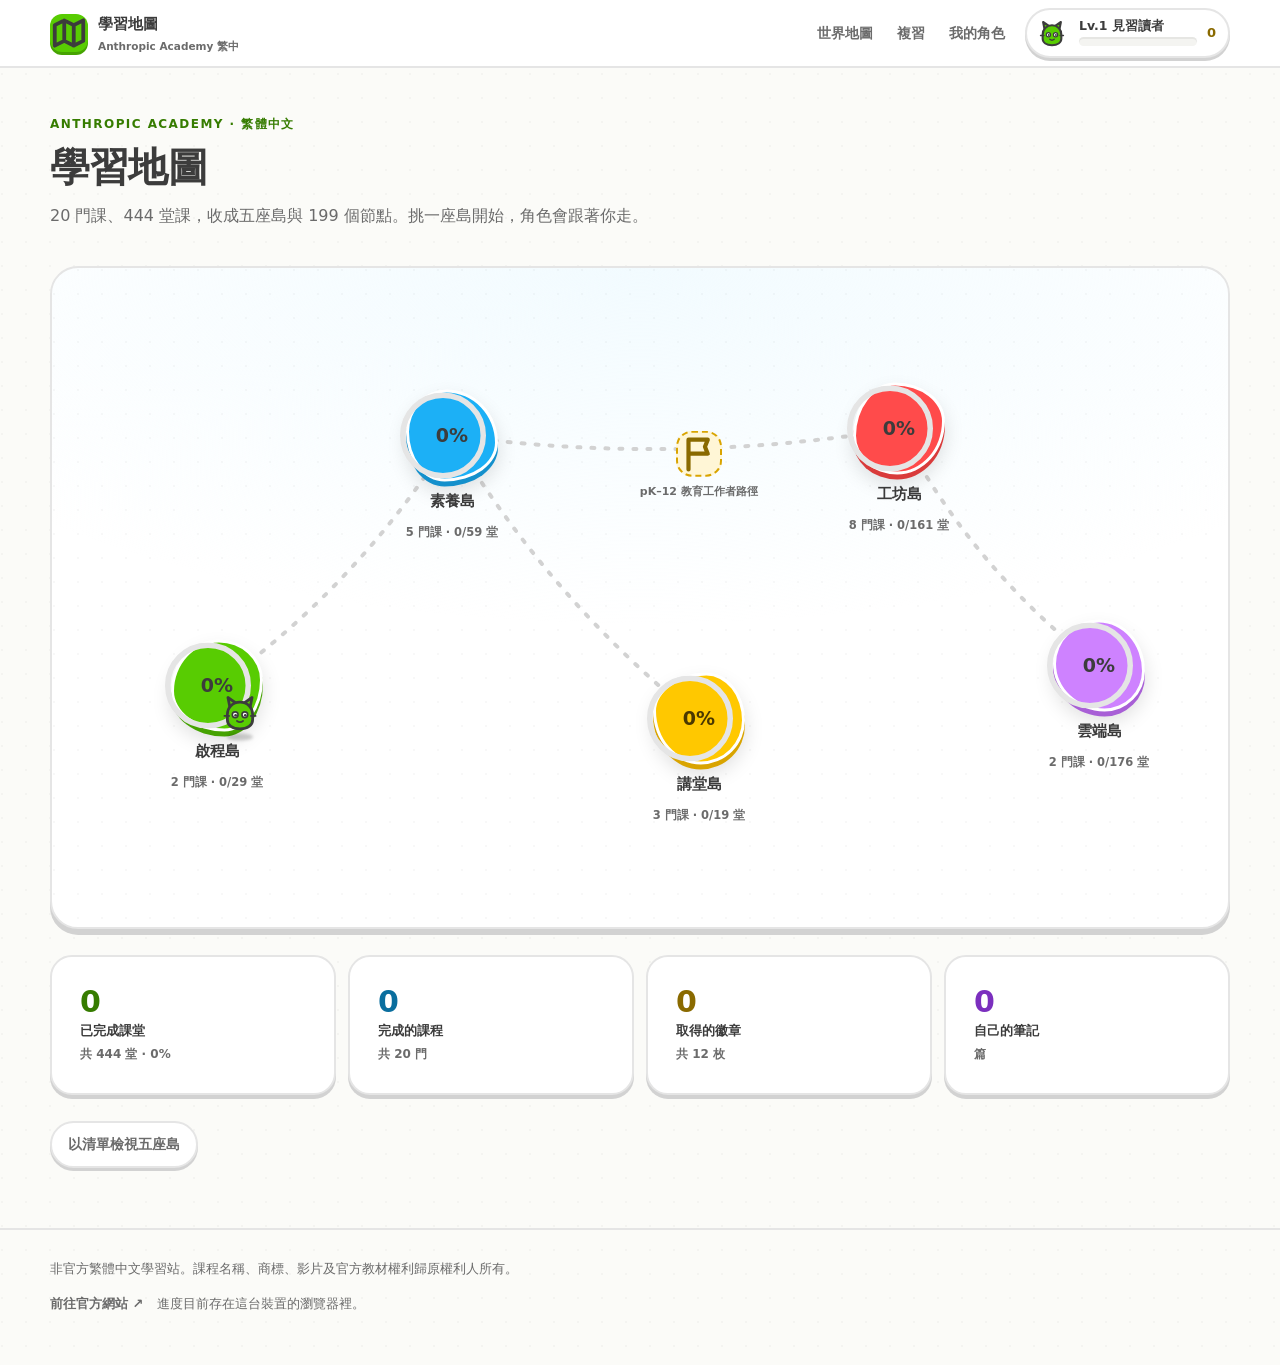
==== commit 652951d0: "把課堂從「閱讀」改成「練習」，並加上跨課程間隔重複 原本的卡片流本質上還是分頁的文章：讀完按一下就算學完，全程沒有任何 回想的動作。現在改成短教學 → 練習，把練習做完才算過關。  練習題（app/e" ====
--- a/index.html
+++ b/index.html
@@ -22,6 +22,9 @@
         <h1>學習地圖</h1>
         <p class="lead">20 門課、444 堂課，收成五座島與 199 個節點。挑一座島開始，角色會跟著你走。</p>
       </div>
+
+      <!-- 複習（有到期題目時才出現）-->
+      <a class="card card--pad review-card" id="review" href="review.html" hidden></a>
 
       <!-- 繼續上一堂 -->
       <a class="card card--pad resume" id="resume" href="#" hidden></a>
--- a/styles/ui.css
+++ b/styles/ui.css
@@ -442,6 +442,258 @@
   .pager { grid-template-columns: 1fr; }
   .pg-next { text-align: left; align-items: flex-start; }
   .pg-empty { display: none; }
+}
+
+/* ═══ 練習 ═══════════════════════════════════════════════════
+   底部回饋條是固定的，所以 .quiz 要留出等高的下方留白，
+   否則最後一個選項會被條蓋住。 */
+.quiz { padding-bottom: calc(var(--quiz-bar-h, 168px) + 28px); }
+
+.quiz-top {
+  display: flex;
+  align-items: center;
+  gap: 14px;
+  width: min(760px, 100% - 32px);
+  margin: 18px auto 22px;
+}
+.quiz-quit {
+  flex: 0 0 auto;
+  width: 36px; height: 36px;
+  display: grid; place-items: center;
+  border-radius: 50%;
+  color: var(--ink-soft);
+}
+.quiz-quit:hover { color: var(--ink); background: var(--bg-sunk); }
+.quiz-progress { flex: 1 1 auto; height: 16px; }
+.quiz-progress > i { background: linear-gradient(180deg, #7BE334, var(--green)); }
+
+.quiz-prompt { font-size: clamp(20px, 3.2vw, 26px); margin-bottom: 6px; outline: none; }
+.quiz-passage {
+  margin: 14px 0 4px;
+  padding: 16px 18px;
+  border: var(--bw) solid var(--blue-soft);
+  border-radius: var(--r);
+  background: var(--blue-soft);
+  color: #14435C;
+  font-size: 15.5px;
+  line-height: 1.8;
+}
+.quiz-answer { margin-top: 20px; }
+
+/* ── 單選 ── */
+.opts { display: grid; gap: 10px; }
+.opt {
+  display: grid;
+  grid-template-columns: auto minmax(0, 1fr);
+  align-items: center;
+  gap: 12px;
+  width: 100%;
+  padding: 15px 17px;
+  border: var(--bw) solid var(--line);
+  border-radius: var(--r);
+  background: var(--bg);
+  box-shadow: 0 var(--edge-thin) 0 var(--line-edge);
+  text-align: left;
+  font-size: 15px;
+  line-height: 1.7;
+  cursor: pointer;
+  transition: transform var(--t-fast) var(--ease), border-color var(--t-fast), background var(--t-fast);
+}
+.opt:hover:not(:disabled) { border-color: var(--blue); background: var(--blue-soft); }
+.opt:active:not(:disabled) { transform: translateY(2px); box-shadow: 0 1px 0 var(--line-edge); }
+.opt[data-sel="1"] { border-color: var(--blue); background: var(--blue-soft); box-shadow: 0 var(--edge-thin) 0 var(--blue-edge); }
+.opt:disabled { cursor: default; }
+.opt[data-mark="right"] { border-color: var(--green); background: var(--green-soft); box-shadow: 0 var(--edge-thin) 0 var(--green-edge); }
+.opt[data-mark="wrong"] { border-color: var(--coral-btn); background: var(--coral-soft); box-shadow: 0 var(--edge-thin) 0 #B02525; }
+.opt-key {
+  width: 26px; height: 26px;
+  display: grid; place-items: center;
+  border: var(--bw) solid var(--line);
+  border-radius: 8px;
+  color: var(--ink-soft);
+  font-family: var(--font-num);
+  font-size: 12px;
+  font-weight: 900;
+}
+.opt[data-sel="1"] .opt-key { border-color: var(--blue); color: var(--blue-text); }
+.opt[data-mark="right"] .opt-key { border-color: var(--green); color: var(--green-text); }
+.opt[data-mark="wrong"] .opt-key { border-color: var(--coral-btn); color: var(--coral-text); }
+@media (max-width: 650px) { .opt-key { display: none; } .opt { grid-template-columns: 1fr; } }
+
+/* ── 配對 ── */
+.match { display: grid; grid-template-columns: minmax(0, 1fr) minmax(0, 1.4fr); gap: 10px; }
+.match-col { display: grid; gap: 10px; align-content: start; }
+.mchip {
+  padding: 13px 15px;
+  border: var(--bw) solid var(--line);
+  border-radius: var(--r);
+  background: var(--bg);
+  box-shadow: 0 var(--edge-thin) 0 var(--line-edge);
+  text-align: left;
+  font-size: 14px;
+  line-height: 1.65;
+  cursor: pointer;
+  transition: border-color var(--t-fast), background var(--t-fast), opacity var(--t);
+}
+.mchip--l { font-weight: 900; }
+.mchip:hover { border-color: var(--blue); }
+.mchip[data-sel="1"] { border-color: var(--blue); background: var(--blue-soft); box-shadow: 0 var(--edge-thin) 0 var(--blue-edge); }
+.mchip[data-mark="wrong"] { border-color: var(--coral-btn); background: var(--coral-soft); animation: shake .32s var(--ease); }
+.mchip[data-done="1"] {
+  border-color: var(--green);
+  background: var(--green-soft);
+  color: var(--green-text);
+  box-shadow: none;
+  opacity: .62;
+  cursor: default;
+}
+@keyframes shake {
+  0%,100% { transform: translateX(0); }
+  25% { transform: translateX(-5px); }
+  75% { transform: translateX(5px); }
+}
+@media (max-width: 650px) { .match { grid-template-columns: 1fr; } .match-col:first-child { order: 0; } }
+
+/* ── 排序 ── */
+.ord { display: grid; gap: 12px; }
+.ord-slots { display: grid; gap: 8px; min-height: 8px; }
+.ord-sep { color: var(--ink-soft); font-size: 12.5px; font-weight: 800; text-align: center; padding: 2px 0; }
+.ord-pool { display: grid; gap: 8px; }
+.ord-row {
+  display: grid;
+  grid-template-columns: auto minmax(0, 1fr);
+  align-items: center;
+  gap: 11px;
+  width: 100%;
+  padding: 12px 15px;
+  border: var(--bw) solid var(--line);
+  border-radius: var(--r);
+  background: var(--bg);
+  box-shadow: 0 var(--edge-thin) 0 var(--line-edge);
+  text-align: left;
+  font-size: 14px;
+  line-height: 1.65;
+  cursor: pointer;
+}
+.ord-row:hover { border-color: var(--blue); }
+.ord-row:active { transform: translateY(2px); box-shadow: 0 1px 0 var(--line-edge); }
+.ord-row--pool { background: var(--bg-sunk); }
+.ord-row[data-mark="right"] { border-color: var(--green); background: var(--green-soft); }
+.ord-row[data-mark="wrong"] { border-color: var(--coral-btn); background: var(--coral-soft); }
+.ord-n {
+  width: 25px; height: 25px;
+  display: grid; place-items: center;
+  border-radius: 50%;
+  background: var(--blue);
+  color: var(--on-tint);
+  font-family: var(--font-num);
+  font-size: 12px;
+  font-weight: 900;
+}
+.ord-row--pool .ord-n { background: var(--line); color: var(--ink-soft); }
+
+/* ── 底部回饋條 ── */
+.quiz-bar {
+  position: fixed;
+  left: 0; right: 0; bottom: 0;
+  z-index: var(--z-hud);
+  border-top: var(--bw) solid var(--line);
+  background: var(--bg);
+  transition: background var(--t) var(--ease), border-color var(--t) var(--ease);
+}
+.quiz-bar[data-state="correct"] { background: var(--green-soft); border-color: var(--green); }
+.quiz-bar[data-state="wrong"]   { background: var(--coral-soft); border-color: var(--coral-btn); }
+.quiz-bar-in {
+  display: flex;
+  align-items: center;
+  justify-content: space-between;
+  gap: 20px;
+  padding: 16px 0 20px;
+}
+.quiz-verdict { min-width: 0; display: grid; gap: 6px; }
+.quiz-verdict-head { display: flex; align-items: center; gap: 9px; font-size: 17px; font-weight: 900; }
+.quiz-bar[data-state="correct"] .quiz-verdict-head { color: var(--green-text); }
+.quiz-bar[data-state="wrong"]   .quiz-verdict-head { color: var(--coral-text); }
+.quiz-explain {
+  color: var(--ink);
+  font-size: 13.5px;
+  line-height: 1.75;
+  white-space: pre-wrap;
+  max-height: 168px;
+  overflow: auto;
+}
+.quiz-requeue { color: var(--ink-soft); font-size: 12.5px; font-weight: 800; }
+.quiz-action { flex: 0 0 auto; min-width: 132px; }
+@media (max-width: 650px) {
+  .quiz-bar-in { flex-direction: column; align-items: stretch; gap: 12px; }
+  .quiz-action { width: 100%; }
+  /* 手機螢幕矮，回饋條不能吃掉半個畫面——說明文字自己捲 */
+  .quiz-explain { max-height: 30dvh; }
+  /* 回饋條最多佔 62% 視窗高，剩下的空間留給題目 */
+  .quiz-bar { max-height: 62dvh; overflow: auto; }
+}
+
+/* ── 練習結束 ── */
+.done-card { display: grid; gap: 16px; justify-items: center; text-align: center; padding: 34px 22px; }
+.done-card .big { font-family: var(--font-num); font-size: 46px; font-weight: 900; color: var(--green-text); }
+.done-stats { display: flex; gap: 22px; flex-wrap: wrap; justify-content: center; }
+.done-stat { display: grid; gap: 2px; }
+.done-stat b { font-family: var(--font-num); font-size: 21px; font-weight: 900; }
+.done-stat span { color: var(--ink-soft); font-size: 12px; font-weight: 800; }
+
+/* ═══ 教學卡（練習前的短說明）════════════════════════════════ */
+.teach-nav { display: flex; align-items: center; justify-content: space-between; gap: 12px; margin-top: 4px; }
+.teach-skip { color: var(--ink-soft); font-size: 13.5px; font-weight: 900; padding: 10px 6px; }
+.teach-skip:hover { color: var(--green-text); }
+.teach-list { display: grid; gap: 12px; }
+.teach-item { padding: 14px 16px; border: var(--bw) solid var(--line); border-radius: var(--r); background: var(--bg-board); }
+.teach-item b { display: block; font-size: 15px; margin-bottom: 4px; }
+.teach-item p { color: var(--ink); font-size: 14px; line-height: 1.8; }
+
+/* ═══ 複習入口 ═══════════════════════════════════════════════ */
+.review-card {
+  display: flex;
+  align-items: center;
+  justify-content: space-between;
+  gap: 16px;
+  margin-bottom: 18px;
+  border-color: var(--purple);
+  box-shadow: 0 var(--edge) 0 var(--purple-edge);
+}
+.review-card:hover { box-shadow: 0 6px 0 var(--purple-edge); }
+.review-card:active { box-shadow: 0 1px 0 var(--purple-edge); }
+.review-go {
+  flex: 0 0 auto;
+  width: 44px; height: 44px;
+  display: grid; place-items: center;
+  border-radius: 50%;
+  background: var(--purple-btn);
+  color: #fff;
+  box-shadow: 0 var(--edge-thin) 0 #7B35B0;
+}
+.review-sub { display: block; margin-top: 4px; color: var(--ink-soft); font-size: 13px; font-weight: 800; }
+
+/* 熟練度總覽：讓間隔重複是看得見、可解釋的，而不是一個黑盒子 */
+.srs-list { display: grid; gap: 6px; }
+.srs-row {
+  display: grid;
+  grid-template-columns: auto minmax(0, 1fr) auto;
+  align-items: center;
+  gap: 12px;
+  padding: 10px 14px;
+  border: var(--bw) solid var(--line);
+  border-radius: var(--r-sm);
+  background: var(--bg);
+}
+.srs-bars { display: flex; gap: 3px; }
+.srs-bars > i { width: 6px; height: 18px; border-radius: 3px; background: var(--line); }
+.srs-bars > i[data-on="1"] { background: var(--green); }
+.srs-txt b { display: block; font-size: 13.5px; }
+.srs-txt small { display: block; color: var(--ink-soft); font-size: 11.5px; font-weight: 700; }
+.srs-when { color: var(--ink-soft); font-size: 12px; font-weight: 800; white-space: nowrap; }
+@media (max-width: 650px) {
+  .srs-row { grid-template-columns: auto minmax(0, 1fr); }
+  .srs-when { grid-column: 2; }
 }
 
 /* ═══ 我的筆記 ═══════════════════════════════════════════════ */
